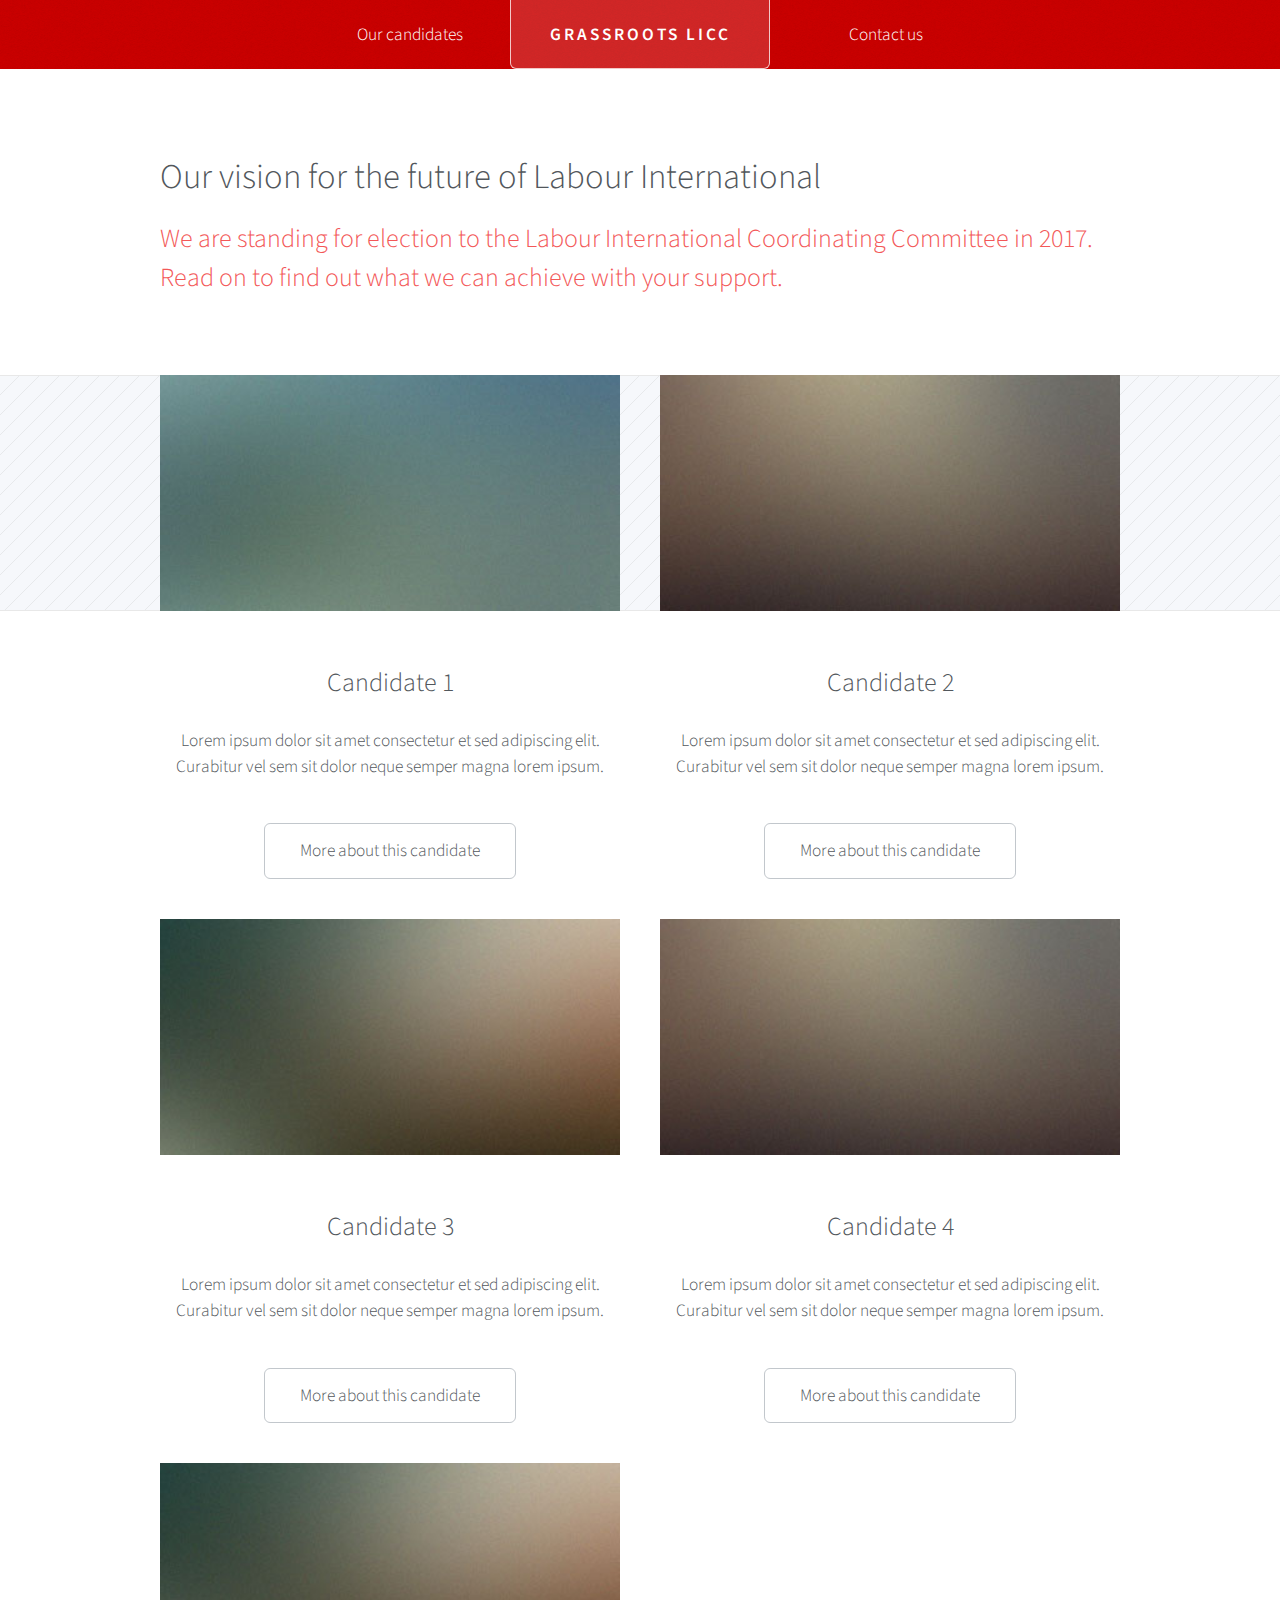
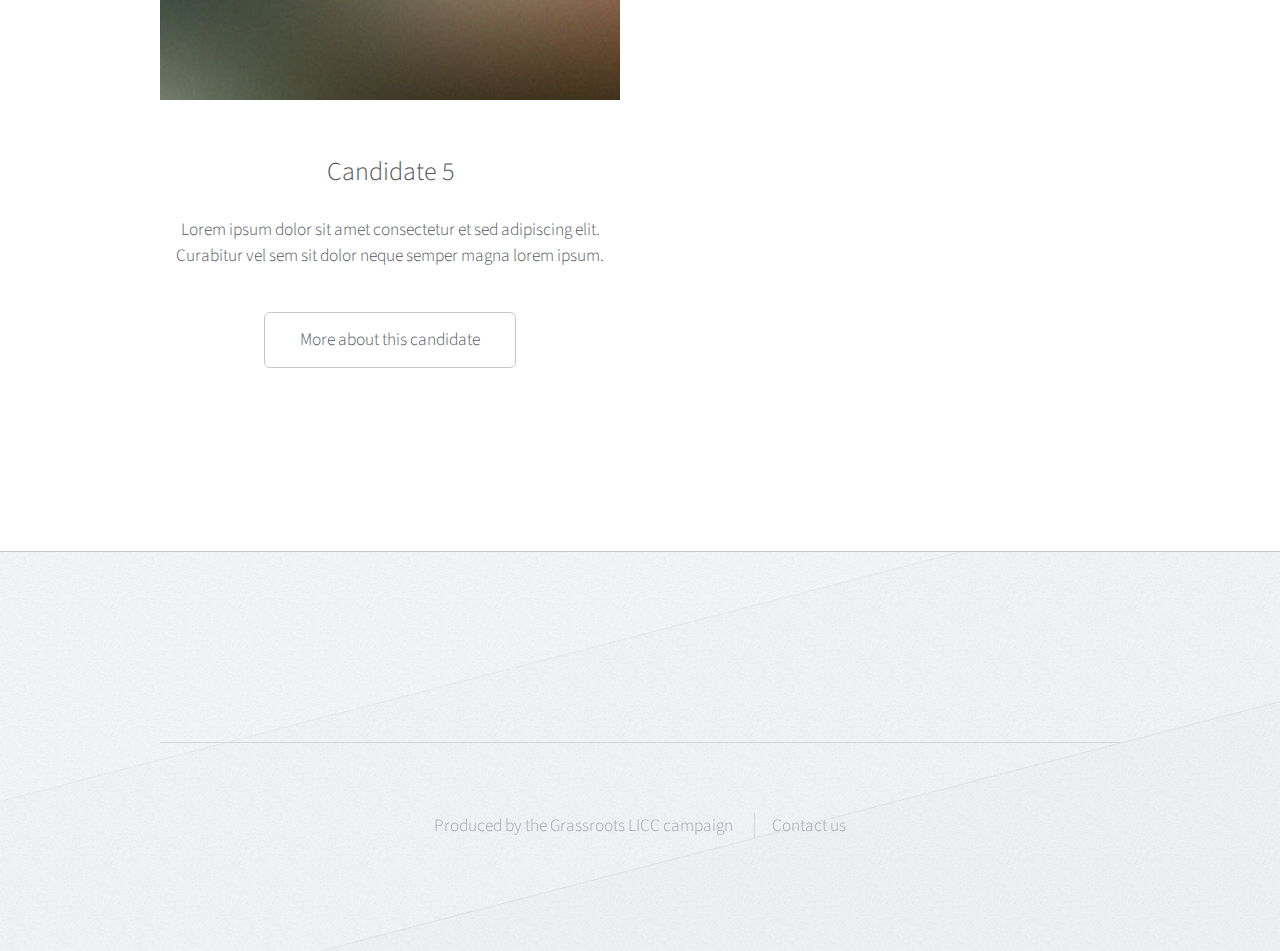
==== index.html @ 6b8a9217 "First design changes" ====
<!DOCTYPE HTML>
<!--
  Telephasic by HTML5 UP
  html5up.net | @ajlkn
  Free for personal and commercial use under the CCA 3.0 license (html5up.net/license)
-->
<html>
  <head>
    <title>Grassroots LICC | A left grassroots slate for the 2017 Labour International Coordinating Committee Election</title>
    <meta charset="utf-8" />
    <meta name="viewport" content="width=device-width, initial-scale=1" />
    <!--[if lte IE 8]><script src="assets/js/ie/html5shiv.js"></script><![endif]-->
    <link rel="stylesheet" href="assets/css/main.css" />
    <!--[if lte IE 8]><link rel="stylesheet" href="assets/css/ie8.css" /><![endif]-->
    <!--[if lte IE 9]><link rel="stylesheet" href="assets/css/ie9.css" /><![endif]-->
  </head>
  <body class="no-sidebar">
    <div id="page-wrapper">

      <!-- Header -->
        <div id="header-wrapper">
          <div id="header" class="container">

            <!-- Logo -->
              <h1 id="logo"><a href="index.html">Grassroots LICC</a></h1>

            <!-- Nav -->
              <nav id="nav">
                <ul>
                  <li><a href="left-sidebar.html">Our candidates</a></li>
                  <li class="break"><a href="right-sidebar.html">Contact us</a></li>
                </ul>
              </nav>

          </div>
        </div>

      <!-- Main -->
        <div class="wrapper">
          <div class="container" id="main">

            <!-- Content -->
              <article id="content">
                <header>
                  <h2>Our vision for the future of Labour International</h2>
                  <p>We are standing for election to the Labour International Coordinating Committee in 2017. Read on to find out what we can achieve with your support.</p>
                </header>
              </article>

            <div class="row features">
              <section class="6u 12u(narrower) feature">
                <div class="image-wrapper first">
                  <a href="#" class="image featured"><img src="images/pic03.jpg" alt="" /></a>
                </div>
                <header>
                  <h3>Candidate 1</h3>
                </header>
                <p>Lorem ipsum dolor sit amet consectetur et sed adipiscing elit. Curabitur
                vel sem sit dolor neque semper magna lorem ipsum.</p>
                <ul class="actions">
                  <li><a href="#" class="button">More about this candidate</a></li>
                </ul>
              </section>
              <section class="6u 12u(narrower) feature">
                <div class="image-wrapper">
                  <a href="#" class="image featured"><img src="images/pic04.jpg" alt="" /></a>
                </div>
                <header>
                  <h3>Candidate 2</h3>
                </header>
                <p>Lorem ipsum dolor sit amet consectetur et sed adipiscing elit. Curabitur
                vel sem sit dolor neque semper magna lorem ipsum.</p>
                <ul class="actions">
                  <li><a href="#" class="button">More about this candidate</a></li>
                </ul>
              </section>
              <section class="6u 12u(narrower) feature">
                <div class="image-wrapper">
                  <a href="#" class="image featured"><img src="images/pic05.jpg" alt="" /></a>
                </div>
                <header>
                  <h3>Candidate 3</h3>
                </header>
                <p>Lorem ipsum dolor sit amet consectetur et sed adipiscing elit. Curabitur
                vel sem sit dolor neque semper magna lorem ipsum.</p>
                <ul class="actions">
                  <li><a href="#" class="button">More about this candidate</a></li>
                </ul>
              </section>
              <section class="6u 12u(narrower) feature">
                <div class="image-wrapper">
                  <a href="#" class="image featured"><img src="images/pic04.jpg" alt="" /></a>
                </div>
                <header>
                  <h3>Candidate 4</h3>
                </header>
                <p>Lorem ipsum dolor sit amet consectetur et sed adipiscing elit. Curabitur
                vel sem sit dolor neque semper magna lorem ipsum.</p>
                <ul class="actions">
                  <li><a href="#" class="button">More about this candidate</a></li>
                </ul>
              </section>
              <section class="6u 12u(narrower) feature">
                <div class="image-wrapper">
                  <a href="#" class="image featured"><img src="images/pic05.jpg" alt="" /></a>
                </div>
                <header>
                  <h3>Candidate 5</h3>
                </header>
                <p>Lorem ipsum dolor sit amet consectetur et sed adipiscing elit. Curabitur
                vel sem sit dolor neque semper magna lorem ipsum.</p>
                <ul class="actions">
                  <li><a href="#" class="button">More about this candidate</a></li>
                </ul>
              </section>
            </div>
          </div>
        </div>

      <!-- Footer -->
        <div id="footer-wrapper">
          <div id="copyright" class="container">
            <ul class="menu">
              <li>Produced by the Grassroots LICC campaign</li>
              <li>Contact us</li>
            </ul>
          </div>
        </div>

    </div>

    <!-- Scripts -->

      <script src="assets/js/jquery.min.js"></script>
      <script src="assets/js/jquery.dropotron.min.js"></script>
      <script src="assets/js/skel.min.js"></script>
      <script src="assets/js/util.js"></script>
      <!--[if lte IE 8]><script src="assets/js/ie/respond.min.js"></script><![endif]-->
      <script src="assets/js/main.js"></script>

  </body>
</html>
---- assets/css/main.css ----
@import url("font-awesome.min.css");
@import url("https://fonts.googleapis.com/css?family=Source+Sans+Pro:300,300italic,400,400italic,600");

/*
	Telephasic by HTML5 UP
	html5up.net | @ajlkn
	Free for personal and commercial use under the CCA 3.0 license (html5up.net/license)
*/

/* Reset */

	html, body, div, span, applet, object, iframe, h1, h2, h3, h4, h5, h6, p, blockquote, pre, a, abbr, acronym, address, big, cite, code, del, dfn, em, img, ins, kbd, q, s, samp, small, strike, strong, sub, sup, tt, var, b, u, i, center, dl, dt, dd, ol, ul, li, fieldset, form, label, legend, table, caption, tbody, tfoot, thead, tr, th, td, article, aside, canvas, details, embed, figure, figcaption, footer, header, hgroup, menu, nav, output, ruby, section, summary, time, mark, audio, video {
		margin: 0;
		padding: 0;
		border: 0;
		font-size: 100%;
		font: inherit;
		vertical-align: baseline;
	}

	article, aside, details, figcaption, figure, footer, header, hgroup, menu, nav, section {
		display: block;
	}

	body {
		line-height: 1;
	}

	ol, ul {
		list-style: none;
	}

	blockquote, q {
		quotes: none;
	}

	blockquote:before, blockquote:after, q:before, q:after {
		content: '';
		content: none;
	}

	table {
		border-collapse: collapse;
		border-spacing: 0;
	}

	body {
		-webkit-text-size-adjust: none;
	}

/* Box Model */

	*, *:before, *:after {
		-moz-box-sizing: border-box;
		-webkit-box-sizing: border-box;
		box-sizing: border-box;
	}

/* Containers */

	.container {
		margin-left: auto;
		margin-right: auto;
	}

	.container.\31 25\25 {
		width: 100%;
		max-width: 1500px;
		min-width: 1200px;
	}

	.container.\37 5\25 {
		width: 900px;
	}

	.container.\35 0\25 {
		width: 600px;
	}

	.container.\32 5\25 {
		width: 300px;
	}

	.container {
		width: 1200px;
	}

	@media screen and (max-width: 1280px) {

		.container.\31 25\25 {
			width: 100%;
			max-width: 1200px;
			min-width: 960px;
		}

		.container.\37 5\25 {
			width: 720px;
		}

		.container.\35 0\25 {
			width: 480px;
		}

		.container.\32 5\25 {
			width: 240px;
		}

		.container {
			width: 960px;
		}

	}

	@media screen and (max-width: 1080px) {

		.container.\31 25\25 {
			width: 100%;
			max-width: 125%;
			min-width: 100%;
		}

		.container.\37 5\25 {
			width: 75%;
		}

		.container.\35 0\25 {
			width: 50%;
		}

		.container.\32 5\25 {
			width: 25%;
		}

		.container {
			width: 100%;
		}

	}

	@media screen and (max-width: 820px) {

		.container.\31 25\25 {
			width: 100%;
			max-width: 125%;
			min-width: 100%;
		}

		.container.\37 5\25 {
			width: 75%;
		}

		.container.\35 0\25 {
			width: 50%;
		}

		.container.\32 5\25 {
			width: 25%;
		}

		.container {
			width: 100% !important;
		}

	}

	@media screen and (max-width: 736px) {

		.container.\31 25\25 {
			width: 100%;
			max-width: 125%;
			min-width: 100%;
		}

		.container.\37 5\25 {
			width: 75%;
		}

		.container.\35 0\25 {
			width: 50%;
		}

		.container.\32 5\25 {
			width: 25%;
		}

		.container {
			width: 100% !important;
		}

	}

	@media screen and (max-width: 480px) {

		.container.\31 25\25 {
			width: 100%;
			max-width: 125%;
			min-width: 100%;
		}

		.container.\37 5\25 {
			width: 75%;
		}

		.container.\35 0\25 {
			width: 50%;
		}

		.container.\32 5\25 {
			width: 25%;
		}

		.container {
			width: 100% !important;
		}

	}

/* Grid */

	.row {
		border-bottom: solid 1px transparent;
		-moz-box-sizing: border-box;
		-webkit-box-sizing: border-box;
		box-sizing: border-box;
	}

	.row > * {
		float: left;
		-moz-box-sizing: border-box;
		-webkit-box-sizing: border-box;
		box-sizing: border-box;
	}

	.row:after, .row:before {
		content: '';
		display: block;
		clear: both;
		height: 0;
	}

	.row.uniform > * > :first-child {
		margin-top: 0;
	}

	.row.uniform > * > :last-child {
		margin-bottom: 0;
	}

	.row.\30 \25 > * {
		padding: 0px 0 0 0px;
	}

	.row.\30 \25 {
		margin: 0px 0 -1px 0px;
	}

	.row.uniform.\30 \25 > * {
		padding: 0px 0 0 0px;
	}

	.row.uniform.\30 \25 {
		margin: 0px 0 -1px 0px;
	}

	.row > * {
		padding: 50px 0 0 50px;
	}

	.row {
		margin: -50px 0 -1px -50px;
	}

	.row.uniform > * {
		padding: 50px 0 0 50px;
	}

	.row.uniform {
		margin: -50px 0 -1px -50px;
	}

	.row.\32 00\25 > * {
		padding: 100px 0 0 100px;
	}

	.row.\32 00\25 {
		margin: -100px 0 -1px -100px;
	}

	.row.uniform.\32 00\25 > * {
		padding: 100px 0 0 100px;
	}

	.row.uniform.\32 00\25 {
		margin: -100px 0 -1px -100px;
	}

	.row.\31 50\25 > * {
		padding: 75px 0 0 75px;
	}

	.row.\31 50\25 {
		margin: -75px 0 -1px -75px;
	}

	.row.uniform.\31 50\25 > * {
		padding: 75px 0 0 75px;
	}

	.row.uniform.\31 50\25 {
		margin: -75px 0 -1px -75px;
	}

	.row.\35 0\25 > * {
		padding: 25px 0 0 25px;
	}

	.row.\35 0\25 {
		margin: -25px 0 -1px -25px;
	}

	.row.uniform.\35 0\25 > * {
		padding: 25px 0 0 25px;
	}

	.row.uniform.\35 0\25 {
		margin: -25px 0 -1px -25px;
	}

	.row.\32 5\25 > * {
		padding: 12.5px 0 0 12.5px;
	}

	.row.\32 5\25 {
		margin: -12.5px 0 -1px -12.5px;
	}

	.row.uniform.\32 5\25 > * {
		padding: 12.5px 0 0 12.5px;
	}

	.row.uniform.\32 5\25 {
		margin: -12.5px 0 -1px -12.5px;
	}

	.\31 2u, .\31 2u\24 {
		width: 100%;
		clear: none;
		margin-left: 0;
	}

	.\31 1u, .\31 1u\24 {
		width: 91.6666666667%;
		clear: none;
		margin-left: 0;
	}

	.\31 0u, .\31 0u\24 {
		width: 83.3333333333%;
		clear: none;
		margin-left: 0;
	}

	.\39 u, .\39 u\24 {
		width: 75%;
		clear: none;
		margin-left: 0;
	}

	.\38 u, .\38 u\24 {
		width: 66.6666666667%;
		clear: none;
		margin-left: 0;
	}

	.\37 u, .\37 u\24 {
		width: 58.3333333333%;
		clear: none;
		margin-left: 0;
	}

	.\36 u, .\36 u\24 {
		width: 50%;
		clear: none;
		margin-left: 0;
	}

	.\35 u, .\35 u\24 {
		width: 41.6666666667%;
		clear: none;
		margin-left: 0;
	}

	.\34 u, .\34 u\24 {
		width: 33.3333333333%;
		clear: none;
		margin-left: 0;
	}

	.\33 u, .\33 u\24 {
		width: 25%;
		clear: none;
		margin-left: 0;
	}

	.\32 u, .\32 u\24 {
		width: 16.6666666667%;
		clear: none;
		margin-left: 0;
	}

	.\31 u, .\31 u\24 {
		width: 8.3333333333%;
		clear: none;
		margin-left: 0;
	}

	.\31 2u\24 + *,
	.\31 1u\24 + *,
	.\31 0u\24 + *,
	.\39 u\24 + *,
	.\38 u\24 + *,
	.\37 u\24 + *,
	.\36 u\24 + *,
	.\35 u\24 + *,
	.\34 u\24 + *,
	.\33 u\24 + *,
	.\32 u\24 + *,
	.\31 u\24 + * {
		clear: left;
	}

	.\-11u {
		margin-left: 91.66667%;
	}

	.\-10u {
		margin-left: 83.33333%;
	}

	.\-9u {
		margin-left: 75%;
	}

	.\-8u {
		margin-left: 66.66667%;
	}

	.\-7u {
		margin-left: 58.33333%;
	}

	.\-6u {
		margin-left: 50%;
	}

	.\-5u {
		margin-left: 41.66667%;
	}

	.\-4u {
		margin-left: 33.33333%;
	}

	.\-3u {
		margin-left: 25%;
	}

	.\-2u {
		margin-left: 16.66667%;
	}

	.\-1u {
		margin-left: 8.33333%;
	}

	@media screen and (max-width: 1280px) {

		.row > * {
			padding: 40px 0 0 40px;
		}

		.row {
			margin: -40px 0 -1px -40px;
		}

		.row.uniform > * {
			padding: 40px 0 0 40px;
		}

		.row.uniform {
			margin: -40px 0 -1px -40px;
		}

		.row.\32 00\25 > * {
			padding: 80px 0 0 80px;
		}

		.row.\32 00\25 {
			margin: -80px 0 -1px -80px;
		}

		.row.uniform.\32 00\25 > * {
			padding: 80px 0 0 80px;
		}

		.row.uniform.\32 00\25 {
			margin: -80px 0 -1px -80px;
		}

		.row.\31 50\25 > * {
			padding: 60px 0 0 60px;
		}

		.row.\31 50\25 {
			margin: -60px 0 -1px -60px;
		}

		.row.uniform.\31 50\25 > * {
			padding: 60px 0 0 60px;
		}

		.row.uniform.\31 50\25 {
			margin: -60px 0 -1px -60px;
		}

		.row.\35 0\25 > * {
			padding: 20px 0 0 20px;
		}

		.row.\35 0\25 {
			margin: -20px 0 -1px -20px;
		}

		.row.uniform.\35 0\25 > * {
			padding: 20px 0 0 20px;
		}

		.row.uniform.\35 0\25 {
			margin: -20px 0 -1px -20px;
		}

		.row.\32 5\25 > * {
			padding: 10px 0 0 10px;
		}

		.row.\32 5\25 {
			margin: -10px 0 -1px -10px;
		}

		.row.uniform.\32 5\25 > * {
			padding: 10px 0 0 10px;
		}

		.row.uniform.\32 5\25 {
			margin: -10px 0 -1px -10px;
		}

		.\31 2u\28normal\29, .\31 2u\24\28normal\29 {
			width: 100%;
			clear: none;
			margin-left: 0;
		}

		.\31 1u\28normal\29, .\31 1u\24\28normal\29 {
			width: 91.6666666667%;
			clear: none;
			margin-left: 0;
		}

		.\31 0u\28normal\29, .\31 0u\24\28normal\29 {
			width: 83.3333333333%;
			clear: none;
			margin-left: 0;
		}

		.\39 u\28normal\29, .\39 u\24\28normal\29 {
			width: 75%;
			clear: none;
			margin-left: 0;
		}

		.\38 u\28normal\29, .\38 u\24\28normal\29 {
			width: 66.6666666667%;
			clear: none;
			margin-left: 0;
		}

		.\37 u\28normal\29, .\37 u\24\28normal\29 {
			width: 58.3333333333%;
			clear: none;
			margin-left: 0;
		}

		.\36 u\28normal\29, .\36 u\24\28normal\29 {
			width: 50%;
			clear: none;
			margin-left: 0;
		}

		.\35 u\28normal\29, .\35 u\24\28normal\29 {
			width: 41.6666666667%;
			clear: none;
			margin-left: 0;
		}

		.\34 u\28normal\29, .\34 u\24\28normal\29 {
			width: 33.3333333333%;
			clear: none;
			margin-left: 0;
		}

		.\33 u\28normal\29, .\33 u\24\28normal\29 {
			width: 25%;
			clear: none;
			margin-left: 0;
		}

		.\32 u\28normal\29, .\32 u\24\28normal\29 {
			width: 16.6666666667%;
			clear: none;
			margin-left: 0;
		}

		.\31 u\28normal\29, .\31 u\24\28normal\29 {
			width: 8.3333333333%;
			clear: none;
			margin-left: 0;
		}

		.\31 2u\24\28normal\29 + *,
		.\31 1u\24\28normal\29 + *,
		.\31 0u\24\28normal\29 + *,
		.\39 u\24\28normal\29 + *,
		.\38 u\24\28normal\29 + *,
		.\37 u\24\28normal\29 + *,
		.\36 u\24\28normal\29 + *,
		.\35 u\24\28normal\29 + *,
		.\34 u\24\28normal\29 + *,
		.\33 u\24\28normal\29 + *,
		.\32 u\24\28normal\29 + *,
		.\31 u\24\28normal\29 + * {
			clear: left;
		}

		.\-11u\28normal\29 {
			margin-left: 91.66667%;
		}

		.\-10u\28normal\29 {
			margin-left: 83.33333%;
		}

		.\-9u\28normal\29 {
			margin-left: 75%;
		}

		.\-8u\28normal\29 {
			margin-left: 66.66667%;
		}

		.\-7u\28normal\29 {
			margin-left: 58.33333%;
		}

		.\-6u\28normal\29 {
			margin-left: 50%;
		}

		.\-5u\28normal\29 {
			margin-left: 41.66667%;
		}

		.\-4u\28normal\29 {
			margin-left: 33.33333%;
		}

		.\-3u\28normal\29 {
			margin-left: 25%;
		}

		.\-2u\28normal\29 {
			margin-left: 16.66667%;
		}

		.\-1u\28normal\29 {
			margin-left: 8.33333%;
		}

	}

	@media screen and (max-width: 1080px) {

		.row > * {
			padding: 40px 0 0 40px;
		}

		.row {
			margin: -40px 0 -1px -40px;
		}

		.row.uniform > * {
			padding: 40px 0 0 40px;
		}

		.row.uniform {
			margin: -40px 0 -1px -40px;
		}

		.row.\32 00\25 > * {
			padding: 80px 0 0 80px;
		}

		.row.\32 00\25 {
			margin: -80px 0 -1px -80px;
		}

		.row.uniform.\32 00\25 > * {
			padding: 80px 0 0 80px;
		}

		.row.uniform.\32 00\25 {
			margin: -80px 0 -1px -80px;
		}

		.row.\31 50\25 > * {
			padding: 60px 0 0 60px;
		}

		.row.\31 50\25 {
			margin: -60px 0 -1px -60px;
		}

		.row.uniform.\31 50\25 > * {
			padding: 60px 0 0 60px;
		}

		.row.uniform.\31 50\25 {
			margin: -60px 0 -1px -60px;
		}

		.row.\35 0\25 > * {
			padding: 20px 0 0 20px;
		}

		.row.\35 0\25 {
			margin: -20px 0 -1px -20px;
		}

		.row.uniform.\35 0\25 > * {
			padding: 20px 0 0 20px;
		}

		.row.uniform.\35 0\25 {
			margin: -20px 0 -1px -20px;
		}

		.row.\32 5\25 > * {
			padding: 10px 0 0 10px;
		}

		.row.\32 5\25 {
			margin: -10px 0 -1px -10px;
		}

		.row.uniform.\32 5\25 > * {
			padding: 10px 0 0 10px;
		}

		.row.uniform.\32 5\25 {
			margin: -10px 0 -1px -10px;
		}

		.\31 2u\28narrow\29, .\31 2u\24\28narrow\29 {
			width: 100%;
			clear: none;
			margin-left: 0;
		}

		.\31 1u\28narrow\29, .\31 1u\24\28narrow\29 {
			width: 91.6666666667%;
			clear: none;
			margin-left: 0;
		}

		.\31 0u\28narrow\29, .\31 0u\24\28narrow\29 {
			width: 83.3333333333%;
			clear: none;
			margin-left: 0;
		}

		.\39 u\28narrow\29, .\39 u\24\28narrow\29 {
			width: 75%;
			clear: none;
			margin-left: 0;
		}

		.\38 u\28narrow\29, .\38 u\24\28narrow\29 {
			width: 66.6666666667%;
			clear: none;
			margin-left: 0;
		}

		.\37 u\28narrow\29, .\37 u\24\28narrow\29 {
			width: 58.3333333333%;
			clear: none;
			margin-left: 0;
		}

		.\36 u\28narrow\29, .\36 u\24\28narrow\29 {
			width: 50%;
			clear: none;
			margin-left: 0;
		}

		.\35 u\28narrow\29, .\35 u\24\28narrow\29 {
			width: 41.6666666667%;
			clear: none;
			margin-left: 0;
		}

		.\34 u\28narrow\29, .\34 u\24\28narrow\29 {
			width: 33.3333333333%;
			clear: none;
			margin-left: 0;
		}

		.\33 u\28narrow\29, .\33 u\24\28narrow\29 {
			width: 25%;
			clear: none;
			margin-left: 0;
		}

		.\32 u\28narrow\29, .\32 u\24\28narrow\29 {
			width: 16.6666666667%;
			clear: none;
			margin-left: 0;
		}

		.\31 u\28narrow\29, .\31 u\24\28narrow\29 {
			width: 8.3333333333%;
			clear: none;
			margin-left: 0;
		}

		.\31 2u\24\28narrow\29 + *,
		.\31 1u\24\28narrow\29 + *,
		.\31 0u\24\28narrow\29 + *,
		.\39 u\24\28narrow\29 + *,
		.\38 u\24\28narrow\29 + *,
		.\37 u\24\28narrow\29 + *,
		.\36 u\24\28narrow\29 + *,
		.\35 u\24\28narrow\29 + *,
		.\34 u\24\28narrow\29 + *,
		.\33 u\24\28narrow\29 + *,
		.\32 u\24\28narrow\29 + *,
		.\31 u\24\28narrow\29 + * {
			clear: left;
		}

		.\-11u\28narrow\29 {
			margin-left: 91.66667%;
		}

		.\-10u\28narrow\29 {
			margin-left: 83.33333%;
		}

		.\-9u\28narrow\29 {
			margin-left: 75%;
		}

		.\-8u\28narrow\29 {
			margin-left: 66.66667%;
		}

		.\-7u\28narrow\29 {
			margin-left: 58.33333%;
		}

		.\-6u\28narrow\29 {
			margin-left: 50%;
		}

		.\-5u\28narrow\29 {
			margin-left: 41.66667%;
		}

		.\-4u\28narrow\29 {
			margin-left: 33.33333%;
		}

		.\-3u\28narrow\29 {
			margin-left: 25%;
		}

		.\-2u\28narrow\29 {
			margin-left: 16.66667%;
		}

		.\-1u\28narrow\29 {
			margin-left: 8.33333%;
		}

	}

	@media screen and (max-width: 820px) {

		.row > * {
			padding: 30px 0 0 30px;
		}

		.row {
			margin: -30px 0 -1px -30px;
		}

		.row.uniform > * {
			padding: 30px 0 0 30px;
		}

		.row.uniform {
			margin: -30px 0 -1px -30px;
		}

		.row.\32 00\25 > * {
			padding: 60px 0 0 60px;
		}

		.row.\32 00\25 {
			margin: -60px 0 -1px -60px;
		}

		.row.uniform.\32 00\25 > * {
			padding: 60px 0 0 60px;
		}

		.row.uniform.\32 00\25 {
			margin: -60px 0 -1px -60px;
		}

		.row.\31 50\25 > * {
			padding: 45px 0 0 45px;
		}

		.row.\31 50\25 {
			margin: -45px 0 -1px -45px;
		}

		.row.uniform.\31 50\25 > * {
			padding: 45px 0 0 45px;
		}

		.row.uniform.\31 50\25 {
			margin: -45px 0 -1px -45px;
		}

		.row.\35 0\25 > * {
			padding: 15px 0 0 15px;
		}

		.row.\35 0\25 {
			margin: -15px 0 -1px -15px;
		}

		.row.uniform.\35 0\25 > * {
			padding: 15px 0 0 15px;
		}

		.row.uniform.\35 0\25 {
			margin: -15px 0 -1px -15px;
		}

		.row.\32 5\25 > * {
			padding: 7.5px 0 0 7.5px;
		}

		.row.\32 5\25 {
			margin: -7.5px 0 -1px -7.5px;
		}

		.row.uniform.\32 5\25 > * {
			padding: 7.5px 0 0 7.5px;
		}

		.row.uniform.\32 5\25 {
			margin: -7.5px 0 -1px -7.5px;
		}

		.\31 2u\28narrower\29, .\31 2u\24\28narrower\29 {
			width: 100%;
			clear: none;
			margin-left: 0;
		}

		.\31 1u\28narrower\29, .\31 1u\24\28narrower\29 {
			width: 91.6666666667%;
			clear: none;
			margin-left: 0;
		}

		.\31 0u\28narrower\29, .\31 0u\24\28narrower\29 {
			width: 83.3333333333%;
			clear: none;
			margin-left: 0;
		}

		.\39 u\28narrower\29, .\39 u\24\28narrower\29 {
			width: 75%;
			clear: none;
			margin-left: 0;
		}

		.\38 u\28narrower\29, .\38 u\24\28narrower\29 {
			width: 66.6666666667%;
			clear: none;
			margin-left: 0;
		}

		.\37 u\28narrower\29, .\37 u\24\28narrower\29 {
			width: 58.3333333333%;
			clear: none;
			margin-left: 0;
		}

		.\36 u\28narrower\29, .\36 u\24\28narrower\29 {
			width: 50%;
			clear: none;
			margin-left: 0;
		}

		.\35 u\28narrower\29, .\35 u\24\28narrower\29 {
			width: 41.6666666667%;
			clear: none;
			margin-left: 0;
		}

		.\34 u\28narrower\29, .\34 u\24\28narrower\29 {
			width: 33.3333333333%;
			clear: none;
			margin-left: 0;
		}

		.\33 u\28narrower\29, .\33 u\24\28narrower\29 {
			width: 25%;
			clear: none;
			margin-left: 0;
		}

		.\32 u\28narrower\29, .\32 u\24\28narrower\29 {
			width: 16.6666666667%;
			clear: none;
			margin-left: 0;
		}

		.\31 u\28narrower\29, .\31 u\24\28narrower\29 {
			width: 8.3333333333%;
			clear: none;
			margin-left: 0;
		}

		.\31 2u\24\28narrower\29 + *,
		.\31 1u\24\28narrower\29 + *,
		.\31 0u\24\28narrower\29 + *,
		.\39 u\24\28narrower\29 + *,
		.\38 u\24\28narrower\29 + *,
		.\37 u\24\28narrower\29 + *,
		.\36 u\24\28narrower\29 + *,
		.\35 u\24\28narrower\29 + *,
		.\34 u\24\28narrower\29 + *,
		.\33 u\24\28narrower\29 + *,
		.\32 u\24\28narrower\29 + *,
		.\31 u\24\28narrower\29 + * {
			clear: left;
		}

		.\-11u\28narrower\29 {
			margin-left: 91.66667%;
		}

		.\-10u\28narrower\29 {
			margin-left: 83.33333%;
		}

		.\-9u\28narrower\29 {
			margin-left: 75%;
		}

		.\-8u\28narrower\29 {
			margin-left: 66.66667%;
		}

		.\-7u\28narrower\29 {
			margin-left: 58.33333%;
		}

		.\-6u\28narrower\29 {
			margin-left: 50%;
		}

		.\-5u\28narrower\29 {
			margin-left: 41.66667%;
		}

		.\-4u\28narrower\29 {
			margin-left: 33.33333%;
		}

		.\-3u\28narrower\29 {
			margin-left: 25%;
		}

		.\-2u\28narrower\29 {
			margin-left: 16.66667%;
		}

		.\-1u\28narrower\29 {
			margin-left: 8.33333%;
		}

	}

	@media screen and (max-width: 736px) {

		.row > * {
			padding: 30px 0 0 30px;
		}

		.row {
			margin: -30px 0 -1px -30px;
		}

		.row.uniform > * {
			padding: 30px 0 0 30px;
		}

		.row.uniform {
			margin: -30px 0 -1px -30px;
		}

		.row.\32 00\25 > * {
			padding: 60px 0 0 60px;
		}

		.row.\32 00\25 {
			margin: -60px 0 -1px -60px;
		}

		.row.uniform.\32 00\25 > * {
			padding: 60px 0 0 60px;
		}

		.row.uniform.\32 00\25 {
			margin: -60px 0 -1px -60px;
		}

		.row.\31 50\25 > * {
			padding: 45px 0 0 45px;
		}

		.row.\31 50\25 {
			margin: -45px 0 -1px -45px;
		}

		.row.uniform.\31 50\25 > * {
			padding: 45px 0 0 45px;
		}

		.row.uniform.\31 50\25 {
			margin: -45px 0 -1px -45px;
		}

		.row.\35 0\25 > * {
			padding: 15px 0 0 15px;
		}

		.row.\35 0\25 {
			margin: -15px 0 -1px -15px;
		}

		.row.uniform.\35 0\25 > * {
			padding: 15px 0 0 15px;
		}

		.row.uniform.\35 0\25 {
			margin: -15px 0 -1px -15px;
		}

		.row.\32 5\25 > * {
			padding: 7.5px 0 0 7.5px;
		}

		.row.\32 5\25 {
			margin: -7.5px 0 -1px -7.5px;
		}

		.row.uniform.\32 5\25 > * {
			padding: 7.5px 0 0 7.5px;
		}

		.row.uniform.\32 5\25 {
			margin: -7.5px 0 -1px -7.5px;
		}

		.\31 2u\28mobile\29, .\31 2u\24\28mobile\29 {
			width: 100%;
			clear: none;
			margin-left: 0;
		}

		.\31 1u\28mobile\29, .\31 1u\24\28mobile\29 {
			width: 91.6666666667%;
			clear: none;
			margin-left: 0;
		}

		.\31 0u\28mobile\29, .\31 0u\24\28mobile\29 {
			width: 83.3333333333%;
			clear: none;
			margin-left: 0;
		}

		.\39 u\28mobile\29, .\39 u\24\28mobile\29 {
			width: 75%;
			clear: none;
			margin-left: 0;
		}

		.\38 u\28mobile\29, .\38 u\24\28mobile\29 {
			width: 66.6666666667%;
			clear: none;
			margin-left: 0;
		}

		.\37 u\28mobile\29, .\37 u\24\28mobile\29 {
			width: 58.3333333333%;
			clear: none;
			margin-left: 0;
		}

		.\36 u\28mobile\29, .\36 u\24\28mobile\29 {
			width: 50%;
			clear: none;
			margin-left: 0;
		}

		.\35 u\28mobile\29, .\35 u\24\28mobile\29 {
			width: 41.6666666667%;
			clear: none;
			margin-left: 0;
		}

		.\34 u\28mobile\29, .\34 u\24\28mobile\29 {
			width: 33.3333333333%;
			clear: none;
			margin-left: 0;
		}

		.\33 u\28mobile\29, .\33 u\24\28mobile\29 {
			width: 25%;
			clear: none;
			margin-left: 0;
		}

		.\32 u\28mobile\29, .\32 u\24\28mobile\29 {
			width: 16.6666666667%;
			clear: none;
			margin-left: 0;
		}

		.\31 u\28mobile\29, .\31 u\24\28mobile\29 {
			width: 8.3333333333%;
			clear: none;
			margin-left: 0;
		}

		.\31 2u\24\28mobile\29 + *,
		.\31 1u\24\28mobile\29 + *,
		.\31 0u\24\28mobile\29 + *,
		.\39 u\24\28mobile\29 + *,
		.\38 u\24\28mobile\29 + *,
		.\37 u\24\28mobile\29 + *,
		.\36 u\24\28mobile\29 + *,
		.\35 u\24\28mobile\29 + *,
		.\34 u\24\28mobile\29 + *,
		.\33 u\24\28mobile\29 + *,
		.\32 u\24\28mobile\29 + *,
		.\31 u\24\28mobile\29 + * {
			clear: left;
		}

		.\-11u\28mobile\29 {
			margin-left: 91.66667%;
		}

		.\-10u\28mobile\29 {
			margin-left: 83.33333%;
		}

		.\-9u\28mobile\29 {
			margin-left: 75%;
		}

		.\-8u\28mobile\29 {
			margin-left: 66.66667%;
		}

		.\-7u\28mobile\29 {
			margin-left: 58.33333%;
		}

		.\-6u\28mobile\29 {
			margin-left: 50%;
		}

		.\-5u\28mobile\29 {
			margin-left: 41.66667%;
		}

		.\-4u\28mobile\29 {
			margin-left: 33.33333%;
		}

		.\-3u\28mobile\29 {
			margin-left: 25%;
		}

		.\-2u\28mobile\29 {
			margin-left: 16.66667%;
		}

		.\-1u\28mobile\29 {
			margin-left: 8.33333%;
		}

	}

	@media screen and (max-width: 480px) {

		.row > * {
			padding: 20px 0 0 20px;
		}

		.row {
			margin: -20px 0 -1px -20px;
		}

		.row.uniform > * {
			padding: 20px 0 0 20px;
		}

		.row.uniform {
			margin: -20px 0 -1px -20px;
		}

		.row.\32 00\25 > * {
			padding: 40px 0 0 40px;
		}

		.row.\32 00\25 {
			margin: -40px 0 -1px -40px;
		}

		.row.uniform.\32 00\25 > * {
			padding: 40px 0 0 40px;
		}

		.row.uniform.\32 00\25 {
			margin: -40px 0 -1px -40px;
		}

		.row.\31 50\25 > * {
			padding: 30px 0 0 30px;
		}

		.row.\31 50\25 {
			margin: -30px 0 -1px -30px;
		}

		.row.uniform.\31 50\25 > * {
			padding: 30px 0 0 30px;
		}

		.row.uniform.\31 50\25 {
			margin: -30px 0 -1px -30px;
		}

		.row.\35 0\25 > * {
			padding: 10px 0 0 10px;
		}

		.row.\35 0\25 {
			margin: -10px 0 -1px -10px;
		}

		.row.uniform.\35 0\25 > * {
			padding: 10px 0 0 10px;
		}

		.row.uniform.\35 0\25 {
			margin: -10px 0 -1px -10px;
		}

		.row.\32 5\25 > * {
			padding: 5px 0 0 5px;
		}

		.row.\32 5\25 {
			margin: -5px 0 -1px -5px;
		}

		.row.uniform.\32 5\25 > * {
			padding: 5px 0 0 5px;
		}

		.row.uniform.\32 5\25 {
			margin: -5px 0 -1px -5px;
		}

		.\31 2u\28mobilep\29, .\31 2u\24\28mobilep\29 {
			width: 100%;
			clear: none;
			margin-left: 0;
		}

		.\31 1u\28mobilep\29, .\31 1u\24\28mobilep\29 {
			width: 91.6666666667%;
			clear: none;
			margin-left: 0;
		}

		.\31 0u\28mobilep\29, .\31 0u\24\28mobilep\29 {
			width: 83.3333333333%;
			clear: none;
			margin-left: 0;
		}

		.\39 u\28mobilep\29, .\39 u\24\28mobilep\29 {
			width: 75%;
			clear: none;
			margin-left: 0;
		}

		.\38 u\28mobilep\29, .\38 u\24\28mobilep\29 {
			width: 66.6666666667%;
			clear: none;
			margin-left: 0;
		}

		.\37 u\28mobilep\29, .\37 u\24\28mobilep\29 {
			width: 58.3333333333%;
			clear: none;
			margin-left: 0;
		}

		.\36 u\28mobilep\29, .\36 u\24\28mobilep\29 {
			width: 50%;
			clear: none;
			margin-left: 0;
		}

		.\35 u\28mobilep\29, .\35 u\24\28mobilep\29 {
			width: 41.6666666667%;
			clear: none;
			margin-left: 0;
		}

		.\34 u\28mobilep\29, .\34 u\24\28mobilep\29 {
			width: 33.3333333333%;
			clear: none;
			margin-left: 0;
		}

		.\33 u\28mobilep\29, .\33 u\24\28mobilep\29 {
			width: 25%;
			clear: none;
			margin-left: 0;
		}

		.\32 u\28mobilep\29, .\32 u\24\28mobilep\29 {
			width: 16.6666666667%;
			clear: none;
			margin-left: 0;
		}

		.\31 u\28mobilep\29, .\31 u\24\28mobilep\29 {
			width: 8.3333333333%;
			clear: none;
			margin-left: 0;
		}

		.\31 2u\24\28mobilep\29 + *,
		.\31 1u\24\28mobilep\29 + *,
		.\31 0u\24\28mobilep\29 + *,
		.\39 u\24\28mobilep\29 + *,
		.\38 u\24\28mobilep\29 + *,
		.\37 u\24\28mobilep\29 + *,
		.\36 u\24\28mobilep\29 + *,
		.\35 u\24\28mobilep\29 + *,
		.\34 u\24\28mobilep\29 + *,
		.\33 u\24\28mobilep\29 + *,
		.\32 u\24\28mobilep\29 + *,
		.\31 u\24\28mobilep\29 + * {
			clear: left;
		}

		.\-11u\28mobilep\29 {
			margin-left: 91.66667%;
		}

		.\-10u\28mobilep\29 {
			margin-left: 83.33333%;
		}

		.\-9u\28mobilep\29 {
			margin-left: 75%;
		}

		.\-8u\28mobilep\29 {
			margin-left: 66.66667%;
		}

		.\-7u\28mobilep\29 {
			margin-left: 58.33333%;
		}

		.\-6u\28mobilep\29 {
			margin-left: 50%;
		}

		.\-5u\28mobilep\29 {
			margin-left: 41.66667%;
		}

		.\-4u\28mobilep\29 {
			margin-left: 33.33333%;
		}

		.\-3u\28mobilep\29 {
			margin-left: 25%;
		}

		.\-2u\28mobilep\29 {
			margin-left: 16.66667%;
		}

		.\-1u\28mobilep\29 {
			margin-left: 8.33333%;
		}

	}

/* Basic */

	@-ms-viewport {
		width: device-width;
	}

	body {
		background: #f5f7fa;
		font-family: 'Source Sans Pro', sans-serif;
		font-weight: 300;
		color: #52575c;
		line-height: 1.75em;
		font-size: 14pt;
	}

		body.is-loading * {
			-moz-transition: none !important;
			-webkit-transition: none !important;
			-ms-transition: none !important;
			transition: none !important;
			-moz-animation: none !important;
			-webkit-animation: none !important;
			-ms-animation: none !important;
			animation: none !important;
		}

	input, textarea, select {
		font-family: 'Source Sans Pro', sans-serif;
		font-weight: 300;
		color: #52575c;
		line-height: 1.75em;
		font-size: 15pt;
	}

	h1, h2, h3, h4, h5, h6 {
		font-weight: 300;
		color: #52575c;
	}

	h1 a, h2 a, h3 a, h4 a, h5 a, h6 a {
		color: inherit;
		text-decoration: none;
	}

	h2 {
		font-size: 2em;
		line-height: 1.25em;
	}

	h3 {
		font-size: 1.5em;
		line-height: 1.5em;
	}

	a {
		-moz-transition: color 0.25s ease-in-out, border-color 0.25s ease-in-out, background-color 0.25s ease-in-out;
		-webkit-transition: color 0.25s ease-in-out, border-color 0.25s ease-in-out, background-color 0.25s ease-in-out;
		-ms-transition: color 0.25s ease-in-out, border-color 0.25s ease-in-out, background-color 0.25s ease-in-out;
		transition: color 0.25s ease-in-out, border-color 0.25s ease-in-out, background-color 0.25s ease-in-out;
		color: inherit;
		text-decoration: none;
		border-bottom: dotted 1px #62676c;
	}

		a:hover {
			color: #f35858;
			border-bottom-color: rgba(255, 255, 255, 0);
		}

	strong, b {
		font-weight: 400;
		color: #42474c;
	}

	em, i {
		font-style: italic;
	}

	sub {
		position: relative;
		top: 0.5em;
		font-size: 0.8em;
	}

	sup {
		position: relative;
		top: -0.5em;
		font-size: 0.8em;
	}

	hr {
		border: 0;
		border-top: solid 1px #c2c7cc;
	}

	blockquote {
		border-left: solid 0.5em #c2c7cc;
		padding: 1em 0 1em 2em;
		font-style: italic;
	}

	p, ul, ol, dl, table {
		margin-bottom: 1.5em;
	}

	br.clear {
		clear: both;
	}

	.features {
		margin-bottom: 1.5em;
	}

	.feature {
		text-align: center;
	}

/* Sections/Article */

	section, article {
		margin-bottom: 3em;
	}

	section > :last-child,
	article > :last-child,
	section:last-child,
	article:last-child {
		margin-bottom: 0;
	}

	.row > section, .row > article {
		margin-bottom: 0;
	}

	header {
		margin-bottom: 1.5em;
	}

		header > p {
			display: block;
			color: #f35858;
			padding: 0.75em 0 1em 0;
			font-size: 1.5em;
			line-height: 1.5em;
		}

		header.major {
			text-align: center;
		}

/* Image */

	.image {
		-moz-transition: opacity 0.25s ease-in-out;
		-webkit-transition: opacity 0.25s ease-in-out;
		-ms-transition: opacity 0.25s ease-in-out;
		transition: opacity 0.25s ease-in-out;
		display: inline-block;
		outline: 0;
		border: 0;
	}

		.image img {
			display: block;
			width: 100%;
		}

		.image.fit {
			display: block;
			width: 100%;
		}

		.image.featured {
			display: block;
			width: 100%;
			margin: 0 0 3em 0;
		}

		.image.left {
			float: left;
			margin: 0 2em 2em 0;
		}

		.image.centered {
			display: block;
			margin: 0 0 3em 0;
		}

			.image.centered img {
				margin: 0 auto;
				width: auto;
			}

	a.image:hover {
		opacity: 0.85;
	}

/* List */

	ul.default {
		list-style: disc;
		padding-left: 1em;
	}

		ul.default li {
			padding-left: 0.5em;
		}

	ul.actions {
		padding-top: 1em;
	}

		ul.actions.major {
			text-align: center;
		}

		ul.actions li {
			display: inline-block;
			margin-left: 1em;
		}

			ul.actions li:first-child {
				margin-left: 0;
			}

	ul.divided li {
		border-top: solid 1px #d2d7dc;
		padding-top: 2em;
		margin-top: 2em;
	}

		ul.divided li:first-child {
			padding-top: 0;
			margin-top: 0;
			border-top: 0;
		}

	ul.icons li:before {
		display: inline-block;
		color: #fff;
		background: #61666b;
		width: 2em;
		height: 2em;
		border-radius: 0.35em;
		text-align: center;
		line-height: 2em;
		margin-right: 0.75em;
	}

	ul.menu li {
		display: inline-block;
		border-left: solid 1px #d2d7dc;
		padding-left: 1em;
		margin-left: 1em;
	}

		ul.menu li:first-child {
			border-left: 0;
			padding-left: 0;
			margin-left: 0;
		}

	ol.default {
		list-style: decimal;
		padding-left: 1.25em;
	}

		ol.default li {
			padding-left: 0.25em;
		}

/* Form */

	form .actions {
		padding-top: 0;
	}

	form label {
		display: block;
		font-weight: 300;
		color: #52575c;
		margin: 0 0 0.5em 0;
	}

	form input[type="text"],
	form input[type="email"],
	form input[type="password"],
	form select,
	form textarea {
		-moz-transition: background-color 0.25s ease-in-out;
		-webkit-transition: background-color 0.25s ease-in-out;
		-ms-transition: background-color 0.25s ease-in-out;
		transition: background-color 0.25s ease-in-out;
		-webkit-appearance: none;
		display: block;
		background: #f9fbfe;
		border: solid 1px #d2d7dc;
		border-radius: 0.35em;
		width: 100%;
		line-height: 1.5em;
		padding: 0.75em;
	}

		form input[type="text"]:focus,
		form input[type="email"]:focus,
		form input[type="password"]:focus,
		form select:focus,
		form textarea:focus {
			background: #fff;
		}

	form textarea {
		min-height: 7em;
	}

	form .formerize-placeholder {
		color: #555 !important;
	}

	form ::-webkit-input-placeholder {
		color: #555 !important;
	}

	form :-moz-placeholder {
		color: #555 !important;
	}

	form ::-moz-placeholder {
		color: #555 !important;
	}

	form :-ms-input-placeholder {
		color: #555 !important;
	}

	form ::-moz-focus-inner {
		border: 0;
	}

/* Table */

	table {
		width: 100%;
	}

		table.default {
			width: 100%;
		}

			table.default tbody tr {
				border-top: solid 1px #D2D7DC;
			}

				table.default tbody tr:nth-child(2n+1) {
					background: #f9fbfe;
				}

			table.default td {
				padding: 0.5em 1em 0.5em 1em;
			}

			table.default th {
				text-align: left;
				font-weight: 400;
				padding: 0.5em 1em 0.5em 1em;
			}

			table.default tfoot {
				border-top: solid 1px #D2D7DC;
			}

/* Button */

	input[type="button"],
	input[type="submit"],
	input[type="reset"],
	button,
	.button {
		-moz-transition: color 0.25s ease-in-out, border-color 0.25s ease-in-out, background-color 0.25s ease-in-out;
		-webkit-transition: color 0.25s ease-in-out, border-color 0.25s ease-in-out, background-color 0.25s ease-in-out;
		-ms-transition: color 0.25s ease-in-out, border-color 0.25s ease-in-out, background-color 0.25s ease-in-out;
		transition: color 0.25s ease-in-out, border-color 0.25s ease-in-out, background-color 0.25s ease-in-out;
		display: inline-block;
		color: inherit;
		background: none;
		text-decoration: none;
		border: solid 1px #c2c7cc;
		border-radius: 0.35em;
		padding: 0.8em 2em 0.8em 2em;
		cursor: pointer;
		outline: 0;
	}

		input[type="button"]:hover,
		input[type="submit"]:hover,
		input[type="reset"]:hover,
		button:hover,
		.button:hover {
			color: #f35858;
			border-color: rgba(243, 88, 88, 0.5);
		}

/* Icons */

	.icon {
		text-decoration: none;
	}

		.icon:before {
			display: inline-block;
			font-family: FontAwesome;
			font-size: 1.25em;
			text-decoration: none;
			font-style: normal;
			font-weight: normal;
			line-height: 1;
			-webkit-font-smoothing: antialiased;
			-moz-osx-font-smoothing: grayscale;
		}

		.icon > .label {
			display: none;
		}

/* Wrappers */

	.wrapper {
		position: relative;
		background: #fff;
		overflow-x: hidden;
		padding: 6em 0 6em 0;
	}

	.image-wrapper {
		position: relative;
	}

		.image-wrapper .image {
			position: relative;
			z-index: 2;
		}

		.image-wrapper.first:before {
			content: '';
			display: block;
			width: 2000%;
			height: 100%;
			position: absolute;
			left: -1000%;
			top: 0;
			z-index: 1;
			box-shadow: inset 0px 0px 0px 1px #e8e8e8;
			background: #f6f8fb url("images/image-wrapper.svg");
		}

	#header-wrapper {
		position: relative;
		padding: 4em 0 2em 0;
		background-image: url("images/overlay.png");
		background-color: #CC0000;
		background-size: 100% 620%;
		background-size: 128px 128px, 100% 620%, auto;
		background-repeat: repeat, no-repeat, no-repeat;
	}

	.homepage #header-wrapper {
		padding: 10em 0 6em 0;
		background-size: 128px 128px, 100% 100%, auto;
	}

	#promo-wrapper {
		position: relative;
		background-image: url("images/overlay.png"), url("../../images/promo.jpg");
		background-size: 192px 192px, cover;
		background-position: top left, center center;
		color: #fff;
		text-align: center;
		padding: 6em 0 6em 0;
	}

	#footer-wrapper {
		-webkit-transform: translate3d(0, 0, 0);
		position: relative;
		border-top: solid 1px #c2c7cc;
		padding: 6em 0 6em 0;
		background-image: url("images/overlay.png"), url("images/footer.svg");
		background-size: 128px 128px,				100% 100%;
	}

/* Header */

	#logo {
		position: absolute;
		z-index: 1;
		top: 0;
		left: 50%;
		width: 15em;
		margin-left: -7.5em;
	}

		#logo a {
			display: block;
			width: 100%;
			height: 4em;
			line-height: 4em;
			background: rgba(255, 255, 255, 0.15);
			border: solid 1px;
			border-color: #fff;
			border-color: rgba(255, 255, 255, 0.75);
			border-top: 0;
			border-radius: 0 0 0.35em 0.35em;
			color: #fff;
			display: inline-block;
			font-weight: 600;
			letter-spacing: 3px;
			text-align: center;
			text-transform: uppercase;
		}

	#nav {
		text-align: center;
		position: absolute;
		top: 0;
		left: 0;
		width: 100%;
		height: 4em;
		line-height: 4em;
	}

		#nav > ul {
			margin: 0;
		}

			#nav > ul > li {
				display: inline-block;
				margin-left: 1em;
			}

				#nav > ul > li > ul {
					display: none;
				}

				#nav > ul > li > span, #nav > ul > li > a {
					color: #fff;
					text-decoration: none;
					outline: 0;
					border: 0;
					border: solid 1px rgba(255, 255, 255, 0);
					border-radius: 0.35em;
					padding: 0.3em 1em 0.3em 1em;
					-moz-transition: border-color 0.25s ease-in-out, background-color 0.25s ease-in-out;
					-webkit-transition: border-color 0.25s ease-in-out, background-color 0.25s ease-in-out;
					-o-transition: border-color 0.25s ease-in-out, background-color 0.25s ease-in-out;
					-ms-transition: border-color 0.25s ease-in-out, background-color 0.25s ease-in-out;
					transition: border-color 0.25s ease-in-out, background-color 0.25s ease-in-out;
				}

				#nav > ul > li.active > span, #nav > ul > li.active > a {
					border-color: rgba(255, 255, 255, 0.75);
					background-color: rgba(255, 255, 255, 0.15);
					color: #fff;
				}

				#nav > ul > li:first-child {
					margin-left: 0;
				}

				#nav > ul > li.break {
					margin-left: 20em;
				}

	.dropotron {
		text-align: left;
		line-height: 2em;
		border-radius: 0.35em;
		min-width: 12em;
		background: #fff;
		line-height: 1em;
		padding: 0.85em 0 0.85em 0;
		box-shadow: 0px 1px 3px 0px rgba(0, 0, 0, 0.25);
		margin-top: -0.8em;
	}

		.dropotron a, .dropotron span {
			display: block;
			padding: 0.65em 1em 0.65em 1em;
			border-top: solid 1px #e8e8e8;
			border-bottom: 0;
		}

		.dropotron li:first-child > a, .dropotron li:first-child > span {
			border-top: 0;
		}

		.dropotron li.active > a, .dropotron li.active > span {
			color: #f35858;
		}

		.dropotron.level-0 {
			font-size: 0.9em;
			margin-top: 0;
		}

			.dropotron.level-0:before {
				content: '';
				position: absolute;
				top: -1em;
				width: 1em;
				height: 1em;
				border-bottom: solid 0.5em #fff;
				border-left: solid 0.5em rgba(255, 255, 255, 0);
				border-right: solid 0.5em rgba(255, 255, 255, 0);
			}

			.dropotron.level-0.center:before {
				left: 50%;
				margin-left: -0.5em;
			}

			.dropotron.level-0.left:before {
				left: 1em;
			}

			.dropotron.level-0.right:before {
				right: 1em;
			}

/* Hero */

	#hero {
		position: relative;
		color: #fff;
		text-align: center;
		z-index: 1;
	}

		#hero h2 {
			color: #fff;
			font-size: 3em;
		}

		#hero strong {
			color: inherit;
		}

		#hero header > span {
			color: #fff;
		}

		#hero p {
			font-size: 1.5em;
			line-height: 1.5em;
		}

		#hero .button {
			background: #fff;
			border-color: rgba(255, 255, 255, 0);
			color: #f08c89;
			font-size: 1.25em;
		}

			#hero .button:hover {
				border-color: rgba(255, 255, 255, 0.75);
				background-color: rgba(255, 255, 255, 0.15);
				color: #fff;
			}

		#hero a {
			color: #fff;
			border-color: #fff;
			border-color: rgba(255, 255, 255, 0.5);
		}

			#hero a:hover {
				border-color: rgba(255, 255, 255, 0);
			}

/* Promo */

	#promo {
		background: rgba(255, 255, 255, 0.05);
		border: solid 1px rgba(255, 255, 255, 0.25);
		border-radius: 0.5em;
		padding: 1.75em 2.5em 1.75em 2.5em;
		display: inline-block;
		position: relative;
		z-index: 1;
	}

		#promo h2 {
			color: #fff;
			display: inline-block;
			margin-right: 1em;
			font-size: 1.75em;
		}

		#promo .button {
			background: #fff;
			border-color: rgba(255, 255, 255, 0);
			color: #27636B;
			font-size: 1.25em;
		}

			#promo .button:hover {
				border-color: rgba(255, 255, 255, 0.75);
				background-color: rgba(255, 255, 255, 0.15);
				color: #fff;
			}

/* Main */

	#main {
		padding-bottom: 4em;
	}

/* Sidebar */

	#sidebar section {
		border-top: solid 1px #d2d7dc;
		margin-top: 3em;
		padding-top: 3em;
	}

		#sidebar section:first-child {
			border-top: 0;
			margin-top: 0;
			padding-top: 0;
		}

/* Footer */

	#footer {
		position: relative;
		z-index: 1;
	}

		#footer header.major {
			margin-bottom: 3em;
		}

/* Copyright */

	#copyright {
		position: relative;
		z-index: 1;
		text-align: center;
		border-top: solid 1px #d2d7dc;
		color: #a2a7ac;
		padding-top: 4em;
		margin-top: 6em;
	}

/* Normal */

	@media screen and (max-width: 1280px) {

		/* Basic */

			body, input, textarea, select {
				line-height: 1.5em;
				font-size: 13pt;
			}

			span.extra {
				display: none;
			}

		/* Wrappers */

			.wrapper {
				padding: 5em 0 5em 0;
			}

			#header-wrapper {
				padding: 2em 0 2em 0;
			}

			.homepage #header-wrapper {
				padding: 8em 0 4em 0;
			}

			#promo-wrapper {
				padding: 5em 0 5em 0;
			}

			#footer-wrapper {
				padding: 5em 0 5em 0;
			}

	}

/* Narrow */

	@media screen and (max-width: 1080px) {

		/* Sections/Article */

			header br {
				display: none;
			}

		/* Button */

			input[type="button"],
			input[type="submit"],
			input[type="reset"],
			button,
			.button {
				padding-left: 1.25em;
				padding-right: 1.25em;
			}

		/* Wrappers */

			.wrapper {
				padding: 4em 2em 4em 2em;
			}

			#header-wrapper {
				padding: 5em 0 1em 0;
			}

			.homepage #header-wrapper {
				padding: 5em 0 4em 0;
			}

			#promo-wrapper {
				padding: 2em;
			}

			#footer-wrapper {
				padding: 4em 2em 4em 2em;
			}

		/* Header */

			#nav {
				position: relative;
				margin: 0.5em 0 0 0;
				line-height: 2.25em;
				height: 2.25em;
			}

				#nav > ul > li {
					margin-left: 0;
				}

					#nav > ul > li.break {
						margin-left: 0;
					}

			.dropotron.level-0 {
				margin-top: 1.1em;
			}

		/* Hero */

			#hero {
				padding: 3.5em 4em 0 4em;
			}

				#hero h2 {
					font-size: 2.75em;
				}

				#hero p br {
					display: none;
				}

		/* Promo */

			#promo {
				padding: 1.75em 2.5em 1.75em 2.5em;
				display: inline-block;
			}

				#promo .button {
					font-size: 1.25em;
				}

				#promo h2 {
					display: block;
					margin: 0 0 1em 0;
					font-size: 1.5em;
				}

		/* Copyright */

			#copyright {
				padding-top: 2em;
				margin-top: 3em;
			}

	}

/* Narrower */

	@media screen and (max-width: 820px) {

		/* Basic */

			body, input, textarea, select {
				line-height: 1.5em;
				font-size: 14pt;
			}

			span.extra {
				display: inline;
			}

			.features {
				margin-bottom: 0;
			}

		/* Sections/Article */

			section, article {
				margin-bottom: 3em;
			}

			.row > section, .row > article {
				margin-bottom: 3em;
			}

			section:last-child,
			article:last-child {
				margin-bottom: 0;
			}

			.row > section:last-child,
			.row > article:last-child {
				margin-bottom: 0;
			}

		/* List */

			ul.menu {
				text-align: center;
			}

				ul.menu li {
					display: block;
					border: 0;
					padding: 0;
					margin: 0;
					line-height: 2em;
				}

					ul.menu li:first-child {
						border-top: 0;
					}

			ul.actions.major {
				padding-top: 2em;
			}

		/* Header */

			#nav {
				font-size: 0.9em;
			}

				#nav > ul > li > span, #nav > ul > li > a {
					padding: 0.25em 0.5em 0.25em 0.5em;
				}

		/* Hero */

			#hero h2 {
				font-size: 2.5em;
			}

		/* Main */

			#main {
				padding-bottom: 0;
			}

		/* Content */

			#content {
				margin-bottom: 3em;
			}

		/* Sidebar */

			#sidebar {
				margin-bottom: 3em;
			}

				#sidebar section {
					border-top: 0;
					margin-top: 0;
					padding-top: 1em;
				}

		/* Footer */

			#footer header.major {
				margin-bottom: 1.5em;
			}

	}

/* Mobile */

	#navPanel, #navButton {
		display: none;
	}

	@media screen and (max-width: 736px) {

		/* Basic */

			html, body {
				overflow-x: hidden;
			}

			body, input, textarea, select {
				font-size: 13pt;
				letter-spacing: 0;
			}

			h2 {
				font-size: 1.5em;
				line-height: 1.25em;
			}

		/* Sections/Article */

			header {
				margin-bottom: 1em;
			}

				header > p {
					font-size: 1em;
				}

		/* List */

			ul.divided li {
				padding-top: 0.75em;
				margin-top: 0.75em;
			}

		/* Wrappers */

			.wrapper {
				padding: 3em 20px 3em 20px;
			}

			#header-wrapper {
				padding: 3em 20px 20px 20px;
				text-align: center;
			}

			.homepage #header-wrapper {
				padding: 3em 20px 3em 20px;
			}

			#promo-wrapper {
				padding: 20px;
			}

			#footer-wrapper {
				padding: 3em 20px 3em 20px;
			}

		/* Header */

			#logo {
				position: relative;
			}

				#logo a {
					border: solid 1px rgba(255, 255, 255, 0.75);
					border-radius: 0.35em;
					height: 3em;
					line-height: 3em;
				}

		/* Nav */

			#nav {
				display: none;
			}

		/* Footer */

			#footer ul.divided {
				margin: 0;
			}

				#footer ul.divided li:first-child {
					border-top: solid 1px #d2d7dc;
					padding-top: 0.75em;
					margin-top: 0.75em;
				}

				#footer ul.divided:first-child li:first-child {
					border-top: 0;
					padding-top: 0;
					margin-top: 0;
				}

		/* Hero */

			#hero {
				padding: 2.5em 2em 0 2em;
			}

				#hero header {
					margin: 0 0 1.25em 0;
				}

					#hero header h2 {
						font-size: 1.5em;
					}

				#hero p {
					font-size: 1em;
				}

		/* Off-Canvas Navigation */

			#page-wrapper {
				-moz-backface-visibility: hidden;
				-webkit-backface-visibility: hidden;
				-ms-backface-visibility: hidden;
				backface-visibility: hidden;
				-moz-transition: -moz-transform 0.5s ease;
				-webkit-transition: -webkit-transform 0.5s ease;
				-ms-transition: -ms-transform 0.5s ease;
				transition: transform 0.5s ease;
				padding-bottom: 1px;
			}

			#navButton {
				-moz-backface-visibility: hidden;
				-webkit-backface-visibility: hidden;
				-ms-backface-visibility: hidden;
				backface-visibility: hidden;
				-moz-transition: -moz-transform 0.5s ease;
				-webkit-transition: -webkit-transform 0.5s ease;
				-ms-transition: -ms-transform 0.5s ease;
				transition: transform 0.5s ease;
				display: block;
				height: 44px;
				left: 0;
				position: fixed;
				top: 0;
				width: 100%;
				z-index: 10001;
			}

				#navButton .toggle {
					position: absolute;
					left: 0;
					top: 0;
					width: 100%;
					height: 100%;
					border: 0;
					outline: 0;
				}

					#navButton .toggle:before {
						font-family: FontAwesome;
						text-decoration: none;
						font-style: normal;
						font-weight: normal;
						-webkit-font-smoothing: antialiased;
						-moz-osx-font-smoothing: grayscale;
						content: '\f0c9';
						color: #fff;
						font-size: 18px;
						text-align: center;
						display: block;
						width: 80px;
						height: 30px;
						line-height: 30px;
						position: absolute;
						left: 50%;
						margin-left: -40px;
						background: rgba(128, 132, 136, 0.35);
						border-top: 0;
						border-radius: 0 0 0.35em 0.35em;
					}

			#navPanel {
				-moz-backface-visibility: hidden;
				-webkit-backface-visibility: hidden;
				-ms-backface-visibility: hidden;
				backface-visibility: hidden;
				-moz-transform: translateY(-50vh);
				-webkit-transform: translateY(-50vh);
				-ms-transform: translateY(-50vh);
				transform: translateY(-50vh);
				-moz-transition: -moz-transform 0.5s ease;
				-webkit-transition: -webkit-transform 0.5s ease;
				-ms-transition: -ms-transform 0.5s ease;
				transition: transform 0.5s ease;
				background-image: url("images/overlay.png"), url("images/navPanel.svg"), -moz-linear-gradient(top, rgba(255, 255, 255, 0), rgba(0, 0, 0, 0.25));
				background-image: url("images/overlay.png"), url("images/navPanel.svg"), -webkit-linear-gradient(top, rgba(255, 255, 255, 0), rgba(0, 0, 0, 0.25));
				background-image: url("images/overlay.png"), url("images/navPanel.svg"), -ms-linear-gradient(top, rgba(255, 255, 255, 0), rgba(0, 0, 0, 0.25));
				background-image: url("images/overlay.png"), url("images/navPanel.svg"), linear-gradient(top, rgba(255, 255, 255, 0), rgba(0, 0, 0, 0.25));
				display: block;
				left: 0;
				overflow-y: auto;
				position: fixed;
				top: 0;
				width: 100%;
				height: 50vh;
				z-index: 10002;
				box-shadow: inset 0px -2px 5px 0px rgba(0, 0, 0, 0.25);
				font-size: 1em;
				background-color: #45474a;
				background-size: 128px 128px, 100% 100%, 100% 100%;
			}

				#navPanel .link {
					position: relative;
					z-index: 1;
					display: block;
					text-decoration: none;
					padding: 0.75em;
					color: #ddd;
					border: 0;
					border-top: dotted 1px rgba(255, 255, 255, 0.1);
				}

					#navPanel .link.depth-0 {
						color: #fff;
						font-weight: 400;
					}

				#navPanel .indent-1 {
					display: inline-block;
					width: 1em;
				}

				#navPanel .indent-2 {
					display: inline-block;
					width: 2em;
				}

				#navPanel .indent-3 {
					display: inline-block;
					width: 3em;
				}

				#navPanel .indent-4 {
					display: inline-block;
					width: 4em;
				}

				#navPanel .indent-5 {
					display: inline-block;
					width: 5em;
				}

				#navPanel .depth-0 {
					color: #fff;
				}

			body.navPanel-visible #page-wrapper {
				-moz-transform: translateY(50vh);
				-webkit-transform: translateY(50vh);
				-ms-transform: translateY(50vh);
				transform: translateY(50vh);
			}

			body.navPanel-visible #navButton {
				-moz-transform: translateY(50vh);
				-webkit-transform: translateY(50vh);
				-ms-transform: translateY(50vh);
				transform: translateY(50vh);
			}

			body.navPanel-visible #navPanel {
				-moz-transform: translateY(0);
				-webkit-transform: translateY(0);
				-ms-transform: translateY(0);
				transform: translateY(0);
			}

	}

/* Mobile (Portrait) */

	@media screen and (max-width: 480px) {

		/* Basic */

			body, input, textarea, select {
				font-size: 12pt;
				letter-spacing: 0;
			}

			.feature {
				text-align: left;
			}

		/* Sections/Article */

			section, article {
				margin-bottom: 2em;
			}

			.row > section,
			.row > article {
				margin-bottom: 2em;
			}

			header.major {
				text-align: left;
			}

		/* Image */

			.image {
				display: block;
			}

				.image.full, .image.left {
					float: none;
					display: block;
					width: 100%;
					margin: 0 0 1.5em 0;
				}

			.image-centered {
				float: none;
				display: block;
				width: 100%;
				margin: 0 0 1.5em 0;
			}

		/* List */

			ul.actions li {
				display: block;
				margin: 1em 0 0 0;
			}

				ul.actions li:first-child {
					margin-top: 0;
				}

			ul.actions.major {
				text-align: left !important;
			}

		/* Form */

			form textarea {
				min-height: 10em;
			}

		/* Button */

			input[type="button"],
			input[type="submit"],
			input[type="reset"],
			button,
			.button {
				display: block;
				width: 100%;
				text-align: center;
			}

		/* Header */

			#logo {
				position: relative;
				left: 0;
				top: 0;
				margin: 0;
				width: 100%;
			}

		/* Hero */

			#hero {
				padding: 2.5em 0 0 0;
			}

		/* Promo */

			#promo {
				padding: 20px;
			}

		/* Content */

			#content {
				margin-bottom: 2em;
			}

		/* Sidebar */

			#sidebar {
				margin-bottom: 2em;
			}

		/* Footer */

			#footer header.major {
				margin-bottom: 1em;
			}

	}
---- assets/css/ie8.css ----
/*
	Telephasic by HTML5 UP
	html5up.net | @ajlkn
	Free for personal and commercial use under the CCA 3.0 license (html5up.net/license)
*/

/* Basic */

	form input[type="text"],
	form input[type="email"],
	form input[type="password"],
	form select,
	form textarea {
		position: relative;
		-ms-behavior: url("assets/js/ie/PIE.htc");
	}

	input[type="button"],
	input[type="submit"],
	input[type="reset"],
	button,
	.button {
		position: relative;
		-ms-behavior: url("assets/js/ie/PIE.htc");
	}

/* Promo */

	#promo {
		position: relative;
		-ms-behavior: url("assets/js/ie/PIE.htc");
	}

/* Section/Article */

	section > .last-child,
	article > .last-child,
	section.last-child,
	article.last-child {
		margin-bottom: 0;
	}

/* Wrappers */

	#promo-wrapper {
		background: url("../../images/promo.jpg");
		background-size: cover;
		-ms-behavior: url("assets/js/ie/backgroundsize.min.htc");
	}

/* Header */

	#logo a {
		position: relative;
		-ms-behavior: url("assets/js/ie/PIE.htc");
	}

/* Nav */

	#nav > ul > li > span, #nav > ul > li > a {
		position: relative;
		-ms-behavior: url("assets/js/ie/PIE.htc");
	}

	.dropotron {
		position: relative;
		box-shadow: none !important;
		-ms-behavior: url("assets/js/ie/PIE.htc");
	}

		.dropotron.level-0 {
			box-shadow: none !important;
		}

			.dropotron.level-0:before {
				display: none;
			}
---- assets/css/ie9.css ----
/*
	Telephasic by HTML5 UP
	html5up.net | @ajlkn
	Free for personal and commercial use under the CCA 3.0 license (html5up.net/license)
*/

/* Wrappers */

	#header-wrapper {
		background-image: none;
	}
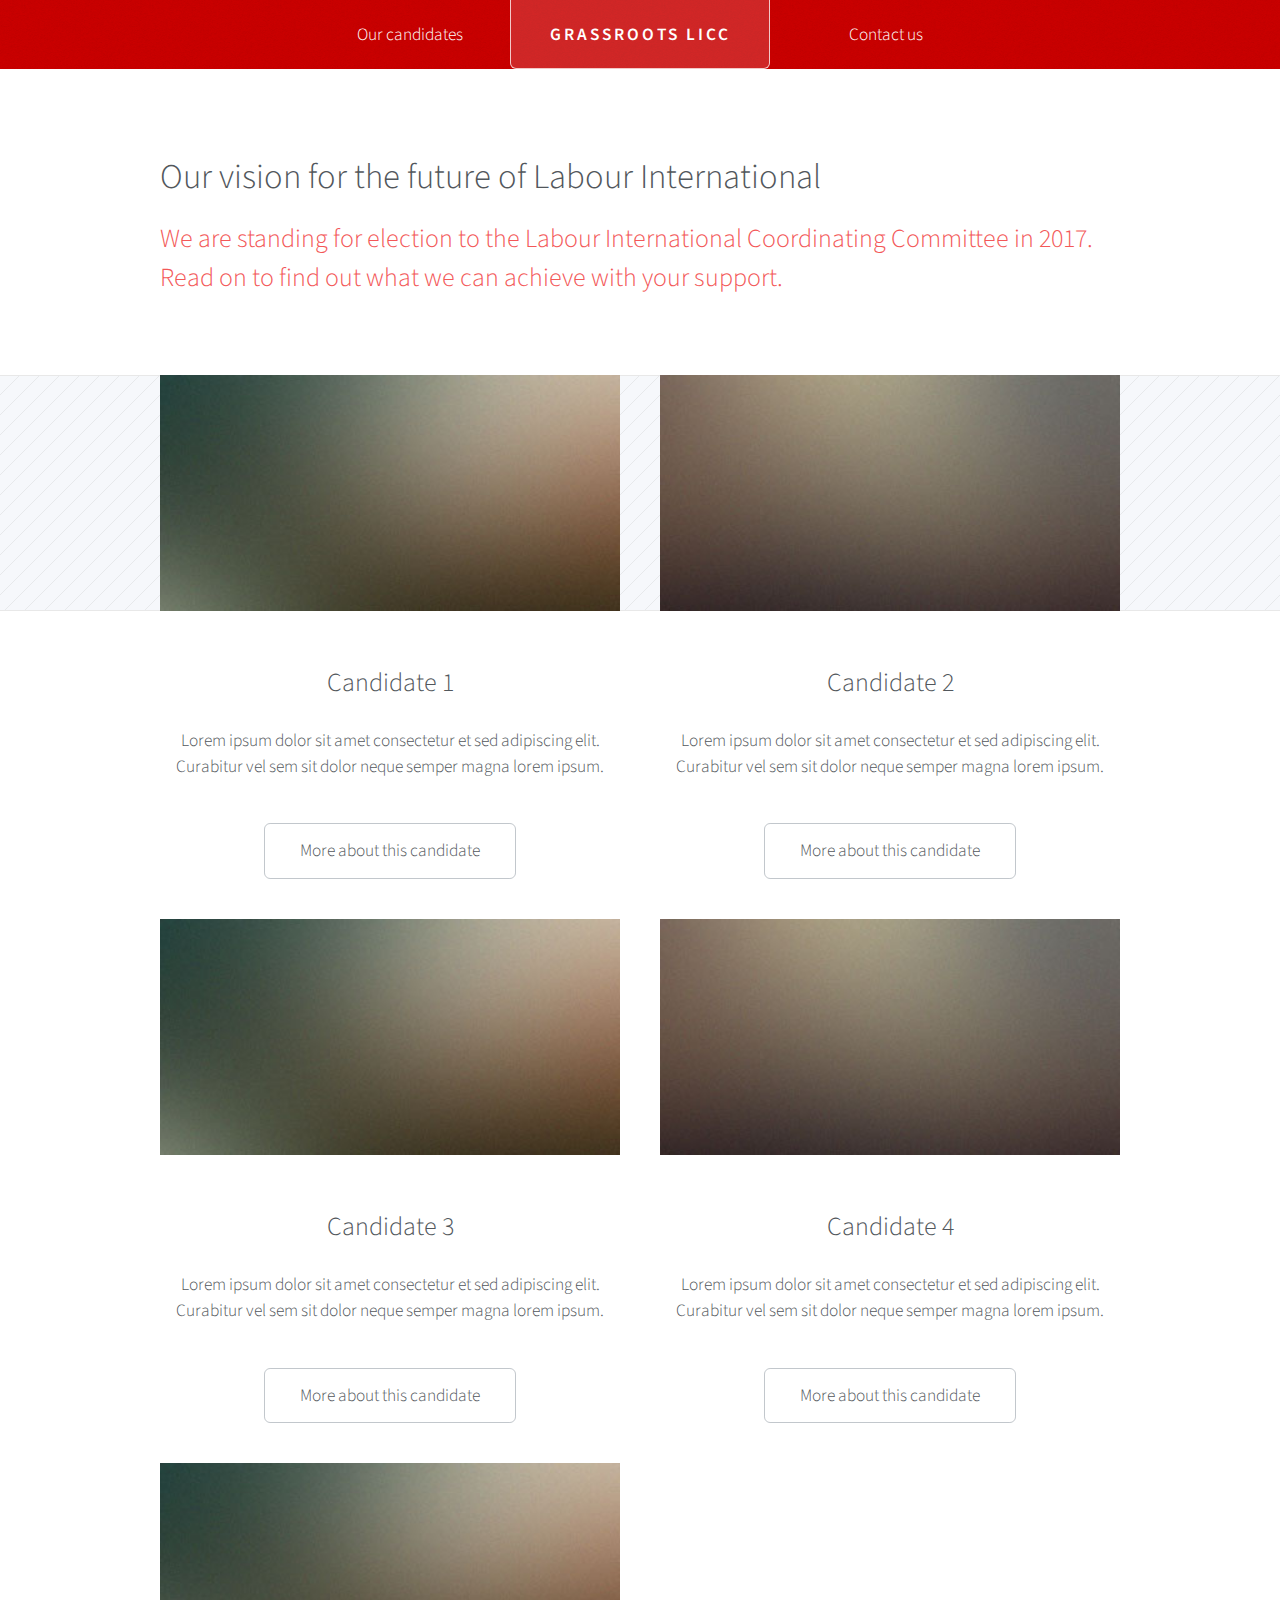
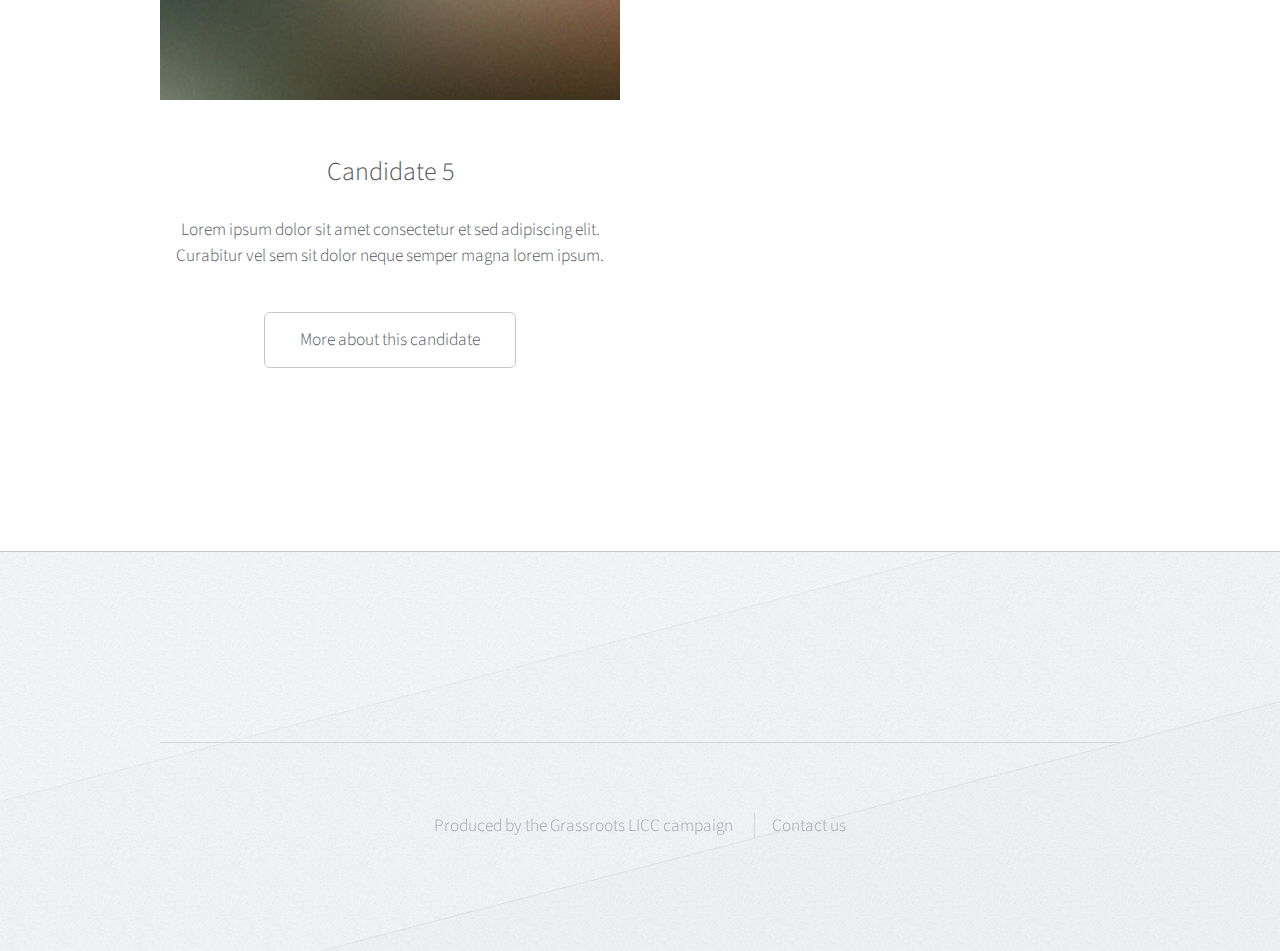
==== commit 5753ae7d: "Image" ====
--- a/index.html
+++ b/index.html
@@ -50,7 +50,7 @@
             <div class="row features">
               <section class="6u 12u(narrower) feature">
                 <div class="image-wrapper first">
-                  <a href="#" class="image featured"><img src="images/pic03.jpg" alt="" /></a>
+                  <a href="#" class="image featured"><img src="images/pic05.jpg" alt="" /></a>
                 </div>
                 <header>
                   <h3>Candidate 1</h3>
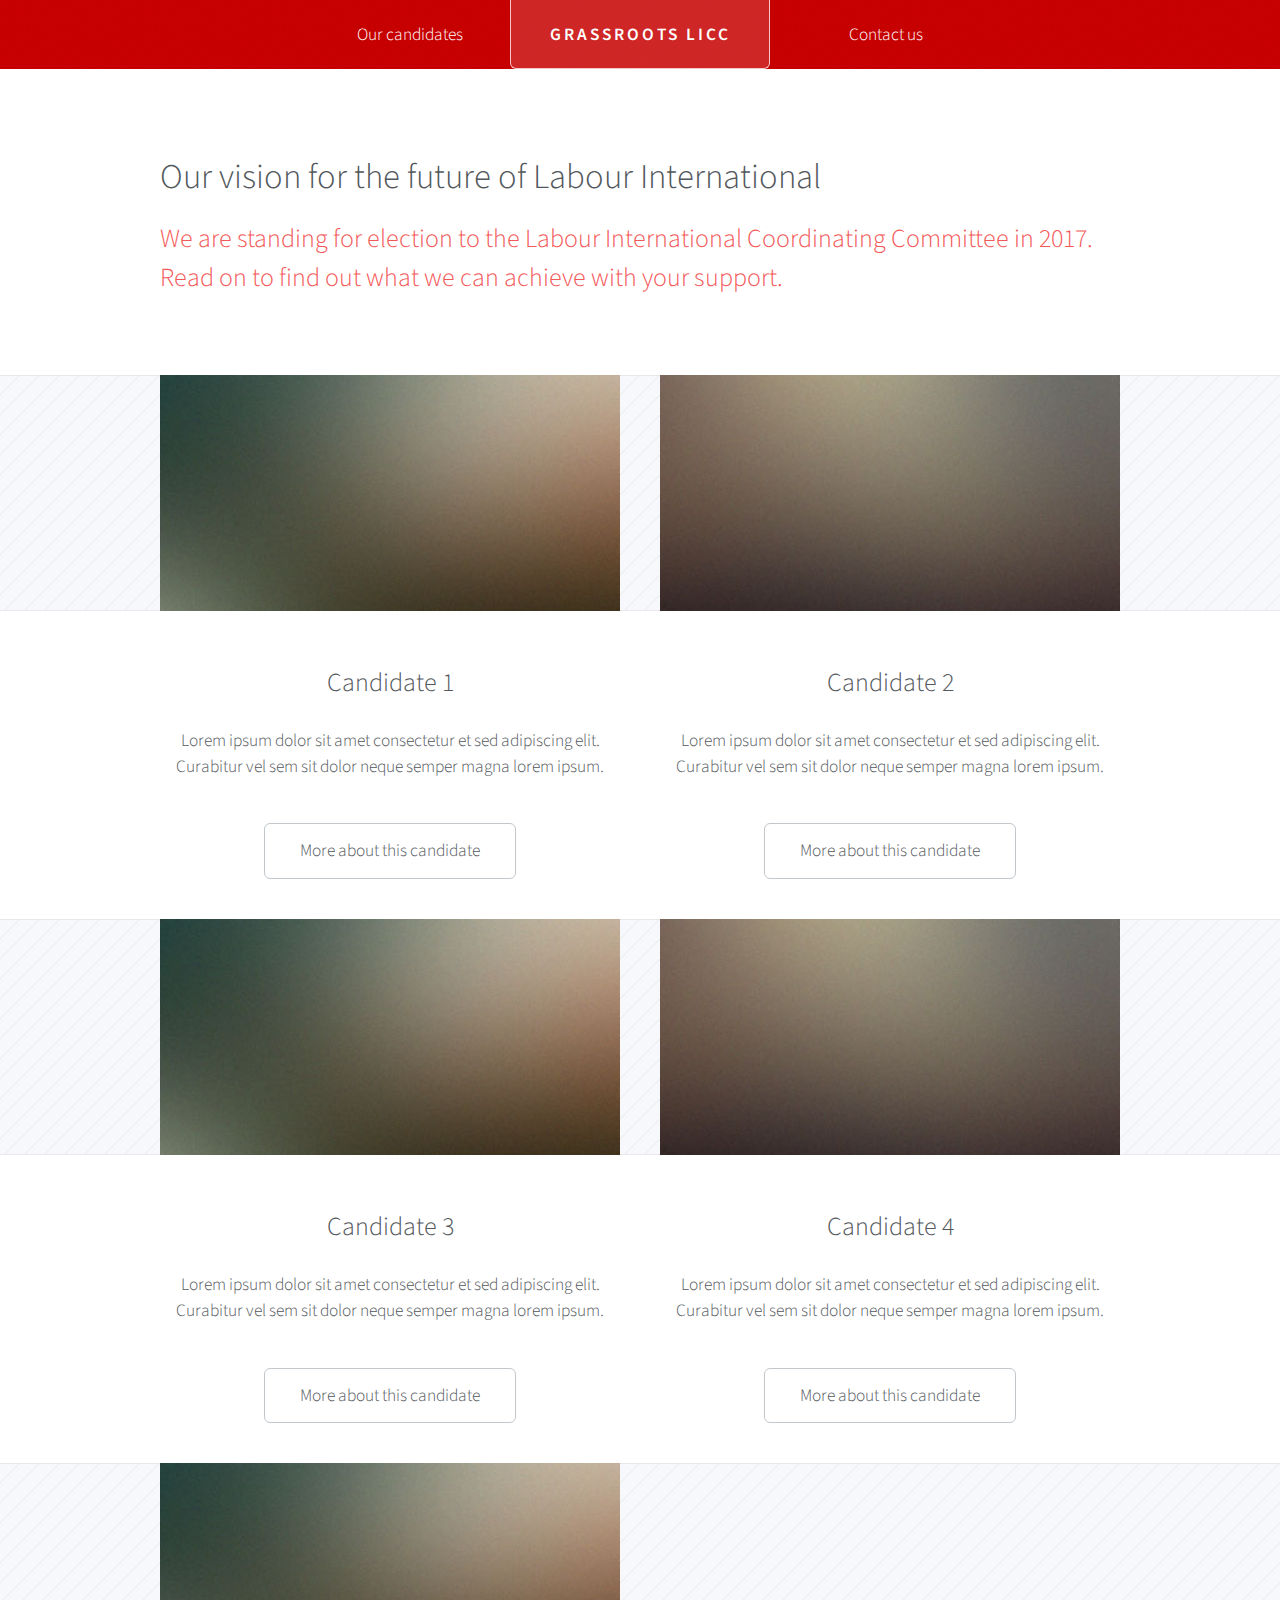
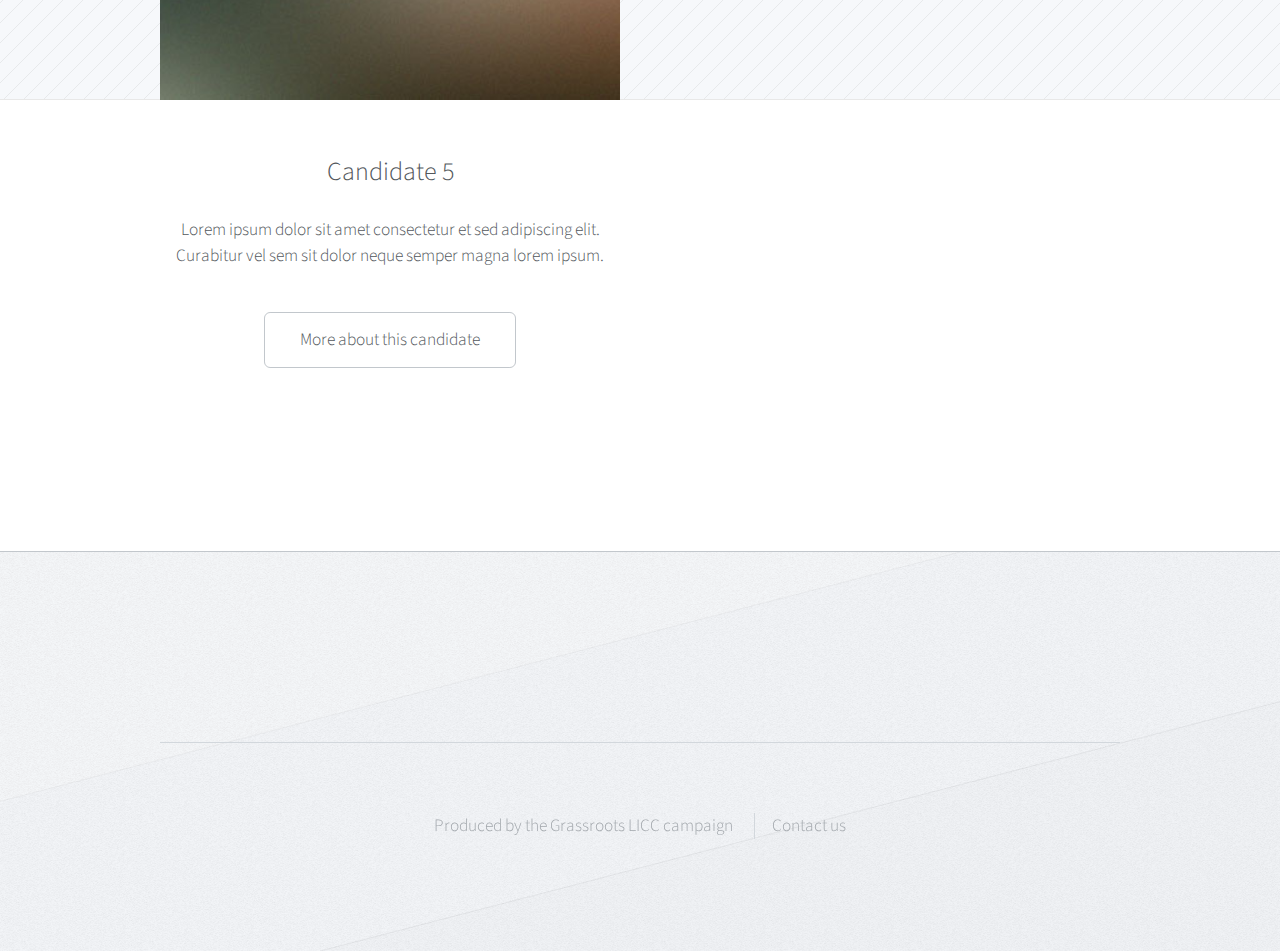
==== commit 9e3cdc0e: "Image wrappers" ====
--- a/index.html
+++ b/index.html
@@ -27,8 +27,8 @@
             <!-- Nav -->
               <nav id="nav">
                 <ul>
-                  <li><a href="left-sidebar.html">Our candidates</a></li>
-                  <li class="break"><a href="right-sidebar.html">Contact us</a></li>
+                  <li><a href="#">Our candidates</a></li>
+                  <li class="break"><a href="#">Contact us</a></li>
                 </ul>
               </nav>
 
@@ -75,7 +75,7 @@
                 </ul>
               </section>
               <section class="6u 12u(narrower) feature">
-                <div class="image-wrapper">
+                <div class="image-wrapper first">
                   <a href="#" class="image featured"><img src="images/pic05.jpg" alt="" /></a>
                 </div>
                 <header>
@@ -101,7 +101,7 @@
                 </ul>
               </section>
               <section class="6u 12u(narrower) feature">
-                <div class="image-wrapper">
+                <div class="image-wrapper first">
                   <a href="#" class="image featured"><img src="images/pic05.jpg" alt="" /></a>
                 </div>
                 <header>
